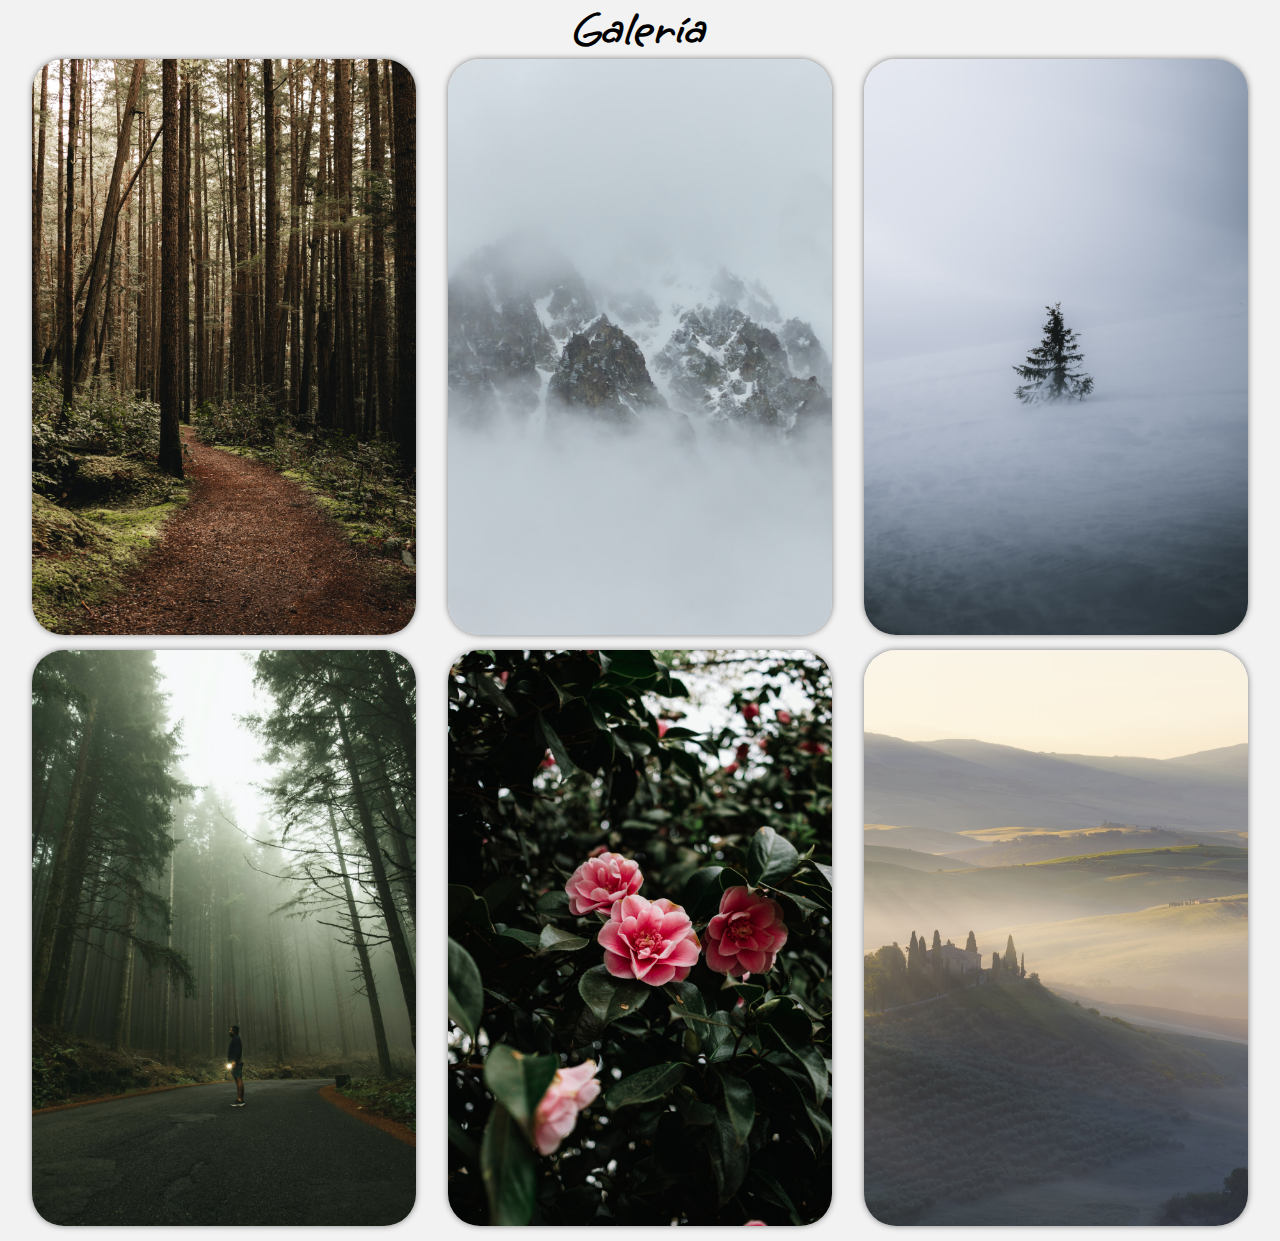
==== Ejemplo-Portfoliodeimagenes/index.html @ 8005afe3 "dia230325_1" ====
<!DOCTYPE html>
<html lang="es">
    <head>
        <meta charset="UTF-8">
        <meta name="viewport" content="width=device-width, initial-scale=1.0">
        <title>Pagina web en JavaScript</title>
        <link rel="stylesheet" href="estilos.css">
        <link href="https://fonts.googleapis.com/css2?family=Grape+Nuts&display=swap" rel="stylesheet">
        <link href='https://unpkg.com/boxicons@2.1.2/css/boxicons.min.css' rel='stylesheet'>
    </head>
    <body>
        <header class="header" id="inicio">
                       
        </header>
        <main>
            <section class="gallery" id="portafolio">
                <div class="contenedor">
                    <h2 class="suptitulo">Galería</h2>
                    <div class="contenedor-galeria">
                        <img src="img/uno.jpg" alt="" class="img-galeria">
                        <img src="img/dos.jpg" alt="" class="img-galeria">
                        <img src="img/tres.jpg" alt="" class="img-galeria">
                        <img src="img/cuatro.jpg" alt="" class="img-galeria">
                        <img src="img/cinco.jpg" alt="" class="img-galeria">
                        <img src="img/seis.jpg" alt="" class="img-galeria">
                    </div>
                </div>
            </section>
           <section class="img-light">
                <img src="img/bx-x.svg" alt="" class="close">
                <img src="" alt="" class="agregar-imagen">
            </section>
           
        </main>
        <footer id="contacto">
            <div class="line"></div>
        </footer>
         <script src="portfolio.js"></script>
    </body>
</html>
---- Ejemplo-Portfoliodeimagenes/estilos.css ----
*{
    margin: 0;
    padding: 0;
    box-sizing: border-box;
}

:root{
    scroll-behavior: smooth;
}

body{
    font-family: 'Grape Nuts', cursive;

}
.gallery{
    background: #f2f2f2;
    text-align: center;
}
.gallery h2{
    font-size: 3em;
}
.contenedor-galeria{
    display: flex;
    justify-content: space-evenly;
    flex-wrap: wrap;
}

.img-galeria{
    object-fit: cover;
    width: 30%;
    display:block;
    margin-bottom: 15px;
    border-radius: 2em;
    box-shadow: 0 0 6px rgba(0, 0, 0, 0.5);
    cursor: pointer;
}


.img-light{
    position: fixed;
    background: rgba(0, 0, 0, 0.5);
    width: 100%;
    height: 100%;
    top: 0;
    left: 0;
    display: flex;
    justify-content: center;
    align-items: center;
    transform: translate(100%);
    transition: transform .2s ease-in-out;
}

.show{
    transform: translate(0);
}

.agregar-imagen{
    object-fit: cover;
    width: 60%;
    border-radius: 10px;
    transform: scale(0);
    transition: transform .3s .2s;
}

.showImage{
    transform: scale(1);
}


.close{
    position: absolute;
    top: 15px;
    right: 15px;
    width: 40px;
    cursor: pointer;
}
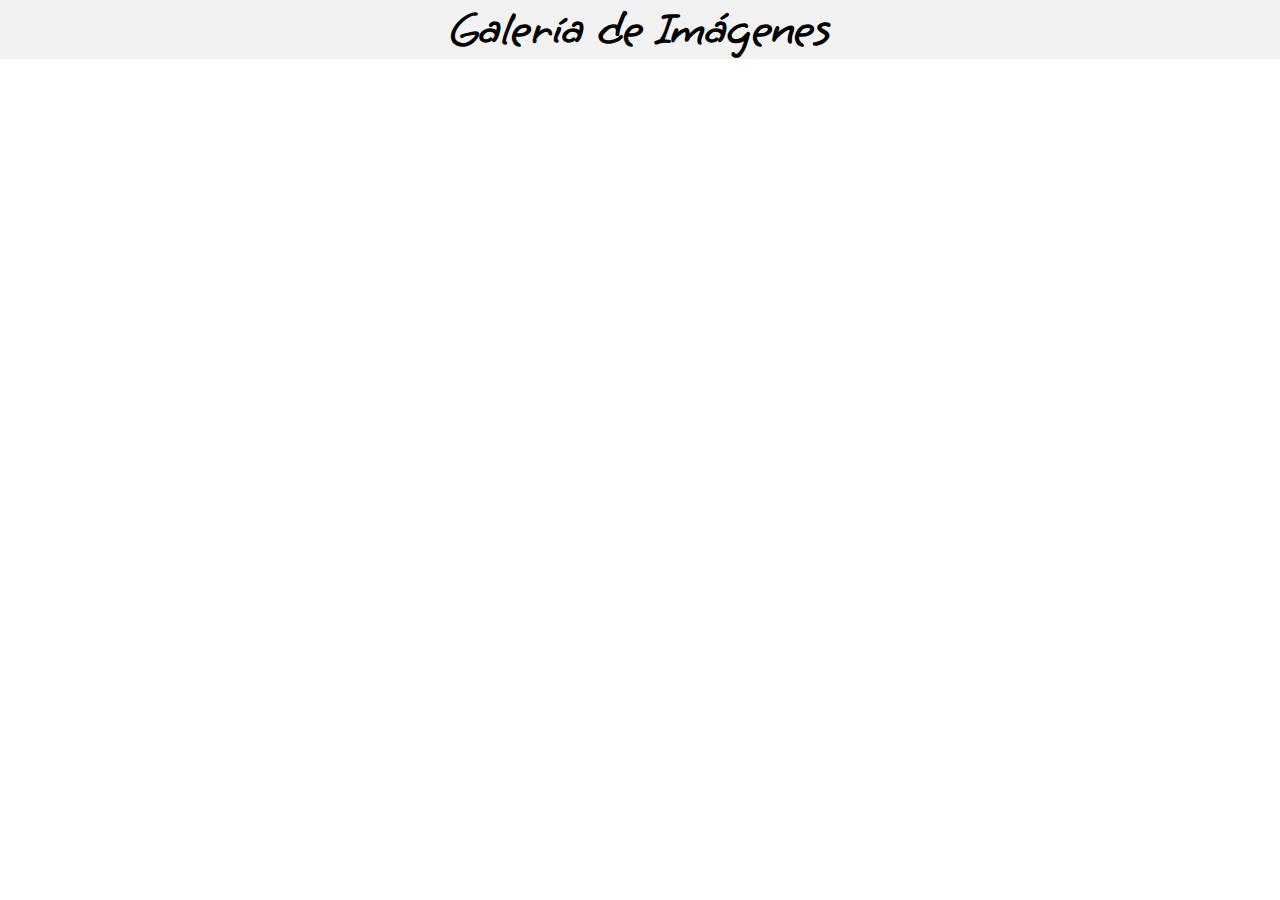
==== commit e0bc8002: "dia240325_2" ====
--- a/Ejemplo-Portfoliodeimagenes/index.html
+++ b/Ejemplo-Portfoliodeimagenes/index.html
@@ -15,14 +15,9 @@
         <main>
             <section class="gallery" id="portafolio">
                 <div class="contenedor">
-                    <h2 class="suptitulo">Galería</h2>
-                    <div class="contenedor-galeria">
-                        <img src="img/uno.jpg" alt="" class="img-galeria">
-                        <img src="img/dos.jpg" alt="" class="img-galeria">
-                        <img src="img/tres.jpg" alt="" class="img-galeria">
-                        <img src="img/cuatro.jpg" alt="" class="img-galeria">
-                        <img src="img/cinco.jpg" alt="" class="img-galeria">
-                        <img src="img/seis.jpg" alt="" class="img-galeria">
+                    <h2 class="suptitulo">Galería de Imágenes</h2>
+                    <div class="contenedor-galeria" id="galeria-container">
+                        <!-- Las imágenes se cargarán dinámicamente aquí -->
                     </div>
                 </div>
             </section>
